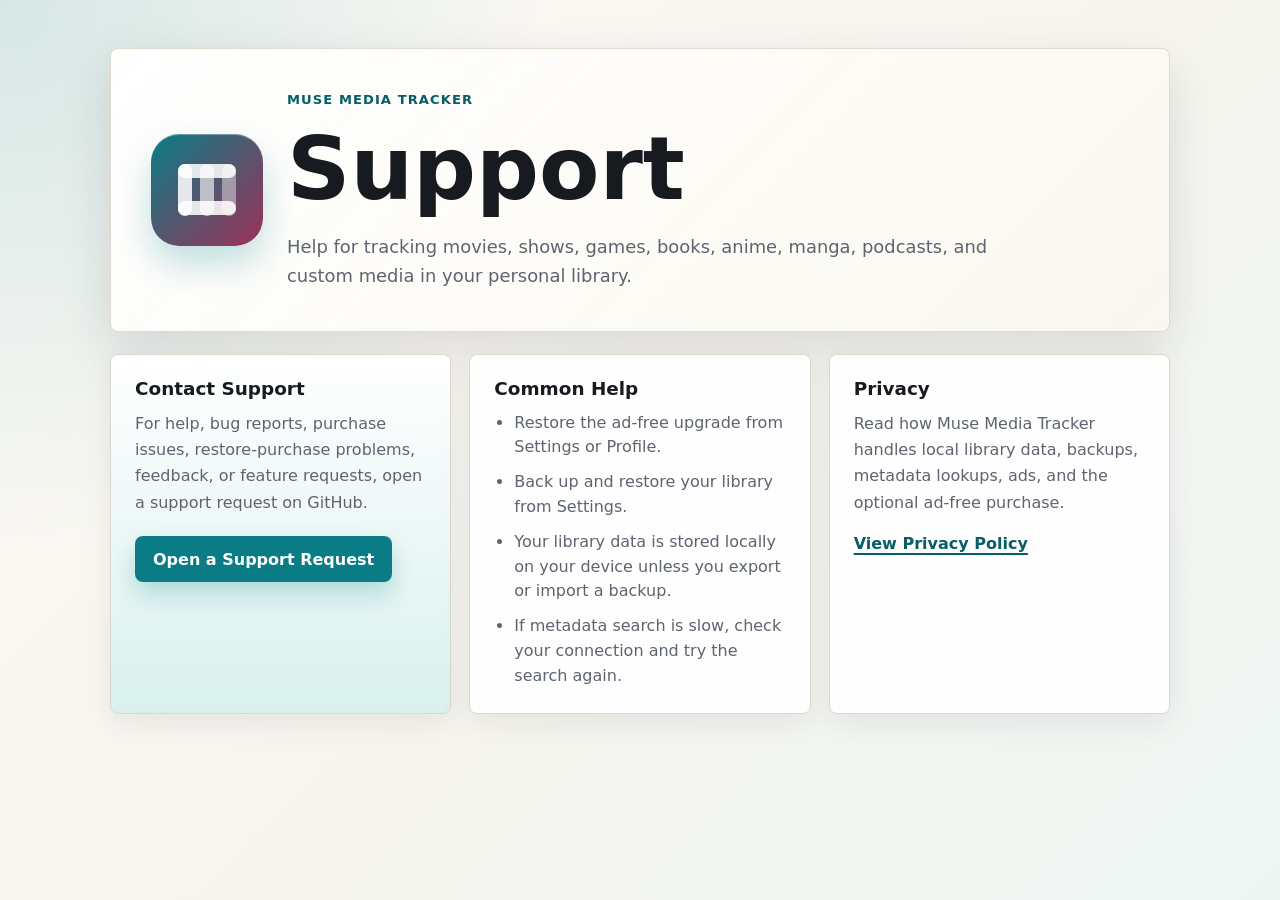
==== index.html @ afbc2994 "index" ====
<!doctype html>
<html lang="en">
  <head>
    <meta charset="utf-8" />
    <meta name="viewport" content="width=device-width, initial-scale=1" />
    <meta
      name="description"
      content="Support page for Muse Media Tracker, including contact options, common help, and privacy policy link."
    />
    <title>Muse Media Tracker Support</title>
    <link rel="stylesheet" href="styles.css" />
  </head>
  <body>
    <main class="page-shell">
      <section class="hero" aria-labelledby="page-title">
        <div class="app-mark" aria-hidden="true">
          <span></span>
          <span></span>
          <span></span>
        </div>
        <div class="hero-copy">
          <p class="eyebrow">Muse Media Tracker</p>
          <h1 id="page-title">Support</h1>
          <p>
            Help for tracking movies, shows, games, books, anime, manga, podcasts,
            and custom media in your personal library.
          </p>
        </div>
      </section>

      <section class="support-grid" aria-label="Support options">
        <article class="panel primary-panel">
          <h2>Contact Support</h2>
          <p>
            For help, bug reports, purchase issues, restore-purchase problems,
            feedback, or feature requests, open a support request on GitHub.
          </p>
          <a
            class="button"
            href="https://github.com/jasonmuse/muse-media-tracker-support/issues"
            rel="noopener"
          >
            Open a Support Request
          </a>
        </article>

        <article class="panel">
          <h2>Common Help</h2>
          <ul class="help-list">
            <li>Restore the ad-free upgrade from Settings or Profile.</li>
            <li>Back up and restore your library from Settings.</li>
            <li>
              Your library data is stored locally on your device unless you
              export or import a backup.
            </li>
            <li>
              If metadata search is slow, check your connection and try the
              search again.
            </li>
          </ul>
        </article>

        <article class="panel">
          <h2>Privacy</h2>
          <p>
            Read how Muse Media Tracker handles local library data, backups,
            metadata lookups, ads, and the optional ad-free purchase.
          </p>
          <a class="text-link" href="privacy.html">View Privacy Policy</a>
        </article>
      </section>
    </main>
  </body>
</html>
---- styles.css ----
:root {
  color-scheme: light;
  --bg: #f7f5ef;
  --ink: #171a1f;
  --muted: #5d6470;
  --panel: #ffffff;
  --line: #ddd7cb;
  --accent: #0a7c86;
  --accent-strong: #075e66;
  --accent-soft: #d9f1ee;
  --berry: #9d3158;
  --gold: #d89428;
  --shadow: 0 18px 50px rgba(24, 31, 37, 0.13);
  font-family:
    Inter, ui-sans-serif, system-ui, -apple-system, BlinkMacSystemFont,
    "Segoe UI", sans-serif;
}

* {
  box-sizing: border-box;
}

html {
  min-height: 100%;
}

body {
  min-height: 100%;
  margin: 0;
  background:
    radial-gradient(circle at top left, rgba(10, 124, 134, 0.15), transparent 34rem),
    linear-gradient(135deg, #fbfaf6 0%, var(--bg) 52%, #eef6f4 100%);
  color: var(--ink);
}

a {
  color: inherit;
}

.page-shell {
  width: min(1060px, calc(100% - 32px));
  margin: 0 auto;
  padding: 48px 0;
}

.hero {
  display: grid;
  grid-template-columns: auto minmax(0, 1fr);
  gap: 24px;
  align-items: center;
  min-height: 260px;
  padding: 40px;
  border: 1px solid rgba(221, 215, 203, 0.9);
  border-radius: 8px;
  background:
    linear-gradient(135deg, rgba(255, 255, 255, 0.96), rgba(250, 247, 239, 0.9)),
    repeating-linear-gradient(
      90deg,
      rgba(10, 124, 134, 0.07) 0,
      rgba(10, 124, 134, 0.07) 1px,
      transparent 1px,
      transparent 18px
    );
  box-shadow: var(--shadow);
}

.compact-hero {
  min-height: 190px;
}

.app-mark {
  position: relative;
  width: 112px;
  height: 112px;
  border-radius: 28px;
  background: linear-gradient(135deg, var(--accent), var(--berry));
  box-shadow: inset 0 1px 0 rgba(255, 255, 255, 0.35), 0 18px 34px rgba(10, 124, 134, 0.24);
  overflow: hidden;
}

.app-mark::before,
.app-mark::after,
.app-mark span {
  content: "";
  position: absolute;
  border-radius: 999px;
  background: rgba(255, 255, 255, 0.86);
}

.app-mark::before {
  width: 58px;
  height: 14px;
  top: 30px;
  left: 27px;
}

.app-mark::after {
  width: 58px;
  height: 14px;
  top: 67px;
  left: 27px;
}

.app-mark span:nth-child(1) {
  width: 14px;
  height: 52px;
  top: 30px;
  left: 27px;
}

.app-mark span:nth-child(2) {
  width: 14px;
  height: 52px;
  top: 30px;
  left: 49px;
  background: rgba(255, 255, 255, 0.62);
}

.app-mark span:nth-child(3) {
  width: 14px;
  height: 52px;
  top: 30px;
  left: 71px;
  background: rgba(255, 255, 255, 0.42);
}

.hero-copy {
  max-width: 720px;
}

.eyebrow {
  margin: 0 0 10px;
  color: var(--accent-strong);
  font-size: 0.82rem;
  font-weight: 800;
  letter-spacing: 0.08em;
  text-transform: uppercase;
}

h1,
h2 {
  line-height: 1.08;
}

h1 {
  margin: 0;
  font-size: clamp(2.5rem, 7vw, 5.5rem);
  font-weight: 850;
  letter-spacing: 0;
}

h2 {
  margin: 0 0 12px;
  font-size: 1.15rem;
}

p {
  margin: 0;
  color: var(--muted);
  line-height: 1.65;
}

.hero p:last-child {
  margin-top: 16px;
  font-size: 1.12rem;
}

.support-grid {
  display: grid;
  grid-template-columns: repeat(3, minmax(0, 1fr));
  gap: 18px;
  margin-top: 22px;
}

.panel,
.policy-card {
  border: 1px solid var(--line);
  border-radius: 8px;
  background: rgba(255, 255, 255, 0.92);
  box-shadow: 0 10px 30px rgba(24, 31, 37, 0.08);
}

.panel {
  min-height: 238px;
  padding: 24px;
}

.primary-panel {
  background: linear-gradient(180deg, #ffffff, var(--accent-soft));
}

.help-list {
  display: grid;
  gap: 10px;
  margin: 0;
  padding-left: 20px;
  color: var(--muted);
  line-height: 1.55;
}

.button,
.text-link {
  font-weight: 800;
  text-decoration-thickness: 2px;
  text-underline-offset: 4px;
}

.button {
  display: inline-flex;
  align-items: center;
  justify-content: center;
  min-height: 46px;
  margin-top: 20px;
  padding: 12px 18px;
  border-radius: 8px;
  background: var(--accent);
  color: #ffffff;
  text-decoration: none;
  box-shadow: 0 12px 24px rgba(10, 124, 134, 0.24);
}

.button:hover,
.button:focus-visible {
  background: var(--accent-strong);
}

.text-link {
  display: inline-block;
  margin-top: 18px;
  color: var(--accent-strong);
}

.top-nav {
  margin-bottom: 18px;
}

.policy-shell {
  max-width: 900px;
}

.policy-card {
  margin-top: 22px;
  padding: 34px;
}

.policy-card h2:not(:first-child) {
  margin-top: 30px;
}

.policy-card p + p {
  margin-top: 14px;
}

@media (max-width: 800px) {
  .page-shell {
    width: min(100% - 24px, 680px);
    padding: 24px 0;
  }

  .hero {
    grid-template-columns: 1fr;
    min-height: 0;
    padding: 26px;
  }

  .app-mark {
    width: 86px;
    height: 86px;
    border-radius: 22px;
  }

  .app-mark::before {
    width: 44px;
    height: 11px;
    top: 23px;
    left: 21px;
  }

  .app-mark::after {
    width: 44px;
    height: 11px;
    top: 51px;
    left: 21px;
  }

  .app-mark span:nth-child(1),
  .app-mark span:nth-child(2),
  .app-mark span:nth-child(3) {
    width: 11px;
    height: 40px;
    top: 23px;
  }

  .app-mark span:nth-child(1) {
    left: 21px;
  }

  .app-mark span:nth-child(2) {
    left: 38px;
  }

  .app-mark span:nth-child(3) {
    left: 55px;
  }

  h1 {
    font-size: clamp(2.35rem, 14vw, 4rem);
  }

  .support-grid {
    grid-template-columns: 1fr;
  }

  .panel {
    min-height: 0;
  }

  .policy-card {
    padding: 24px;
  }
}
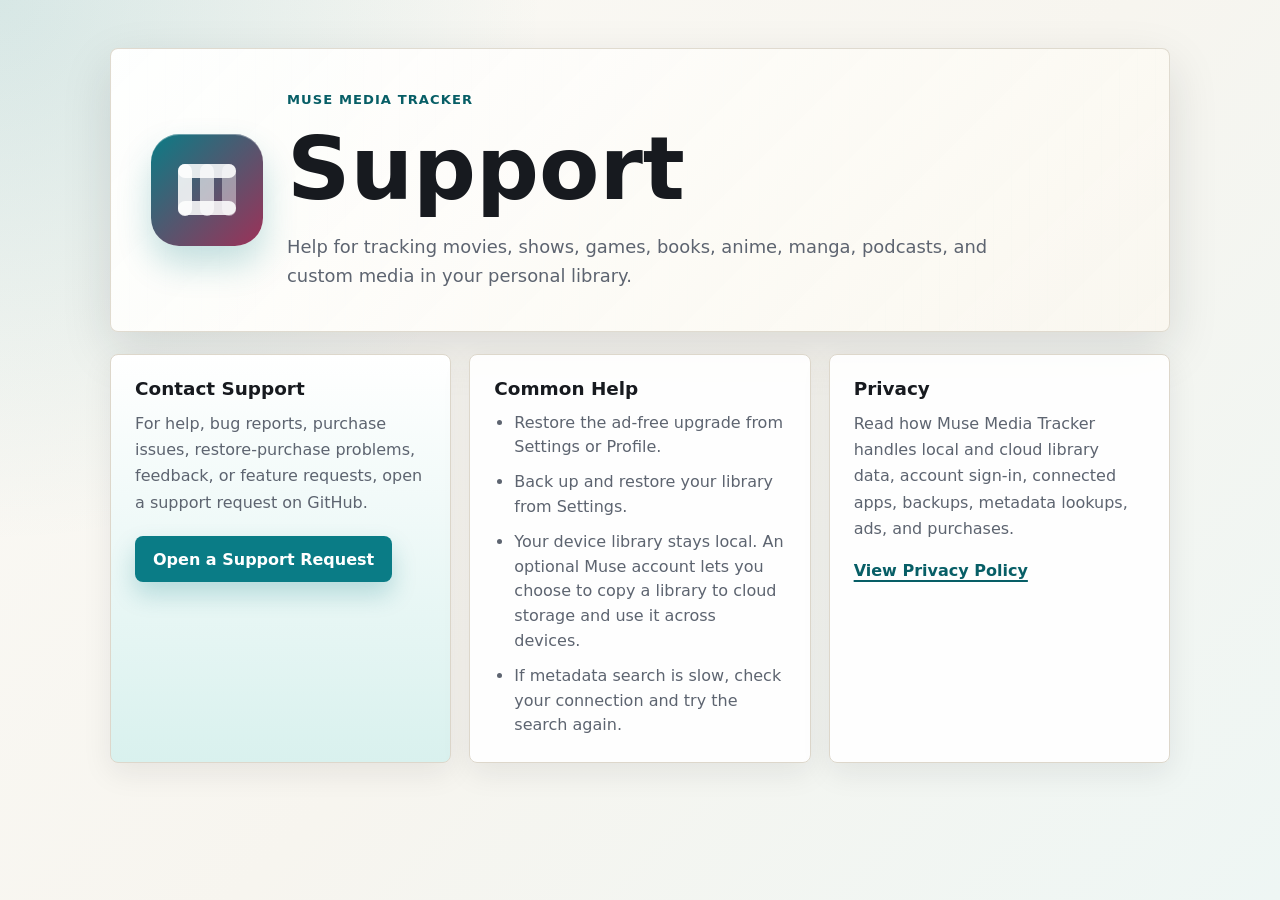
==== commit d9266922: "Explain optional Muse accounts and cloud data" ====
--- a/index.html
+++ b/index.html
@@ -50,8 +50,8 @@
             <li>Restore the ad-free upgrade from Settings or Profile.</li>
             <li>Back up and restore your library from Settings.</li>
             <li>
-              Your library data is stored locally on your device unless you
-              export or import a backup.
+              Your device library stays local. An optional Muse account lets you
+              choose to copy a library to cloud storage and use it across devices.
             </li>
             <li>
               If metadata search is slow, check your connection and try the
@@ -63,8 +63,9 @@
         <article class="panel">
           <h2>Privacy</h2>
           <p>
-            Read how Muse Media Tracker handles local library data, backups,
-            metadata lookups, ads, and the optional ad-free purchase.
+            Read how Muse Media Tracker handles local and cloud library data,
+            account sign-in, connected apps, backups, metadata lookups, ads,
+            and purchases.
           </p>
           <a class="text-link" href="privacy.html">View Privacy Policy</a>
         </article>
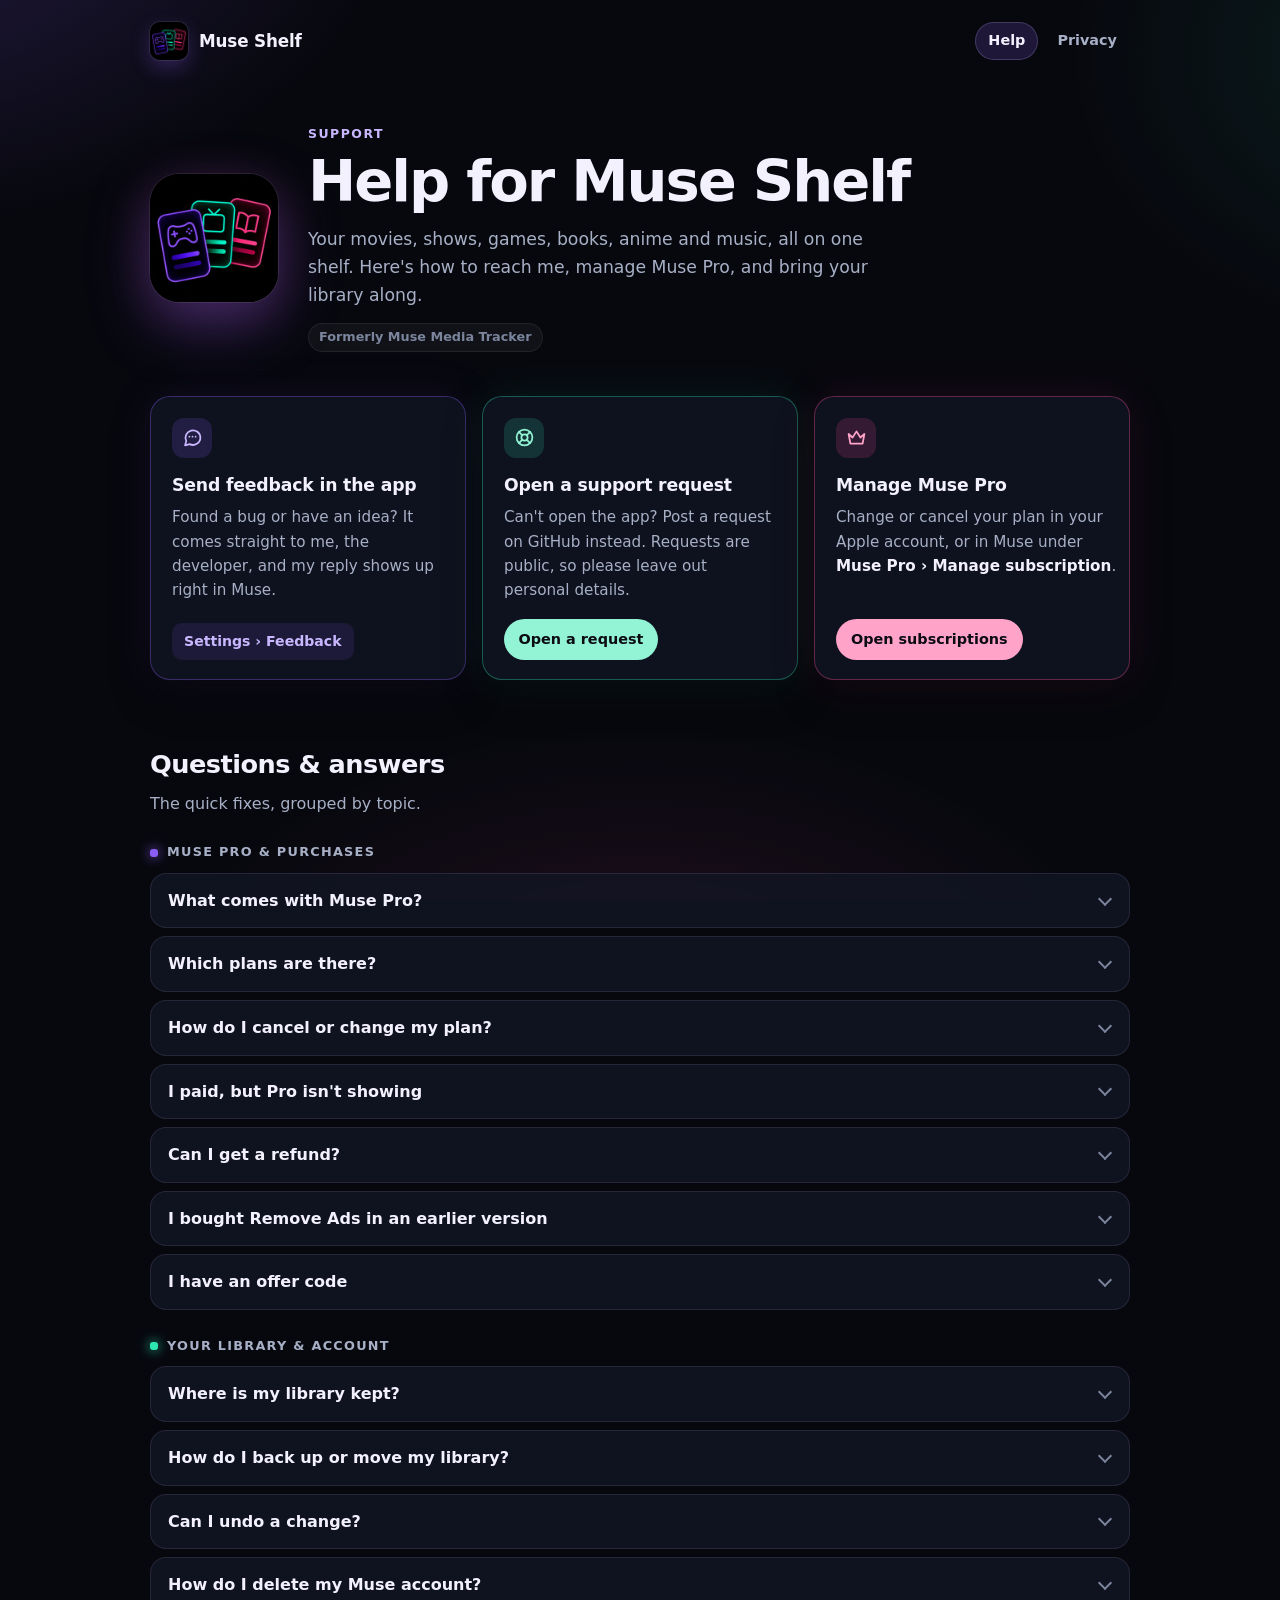
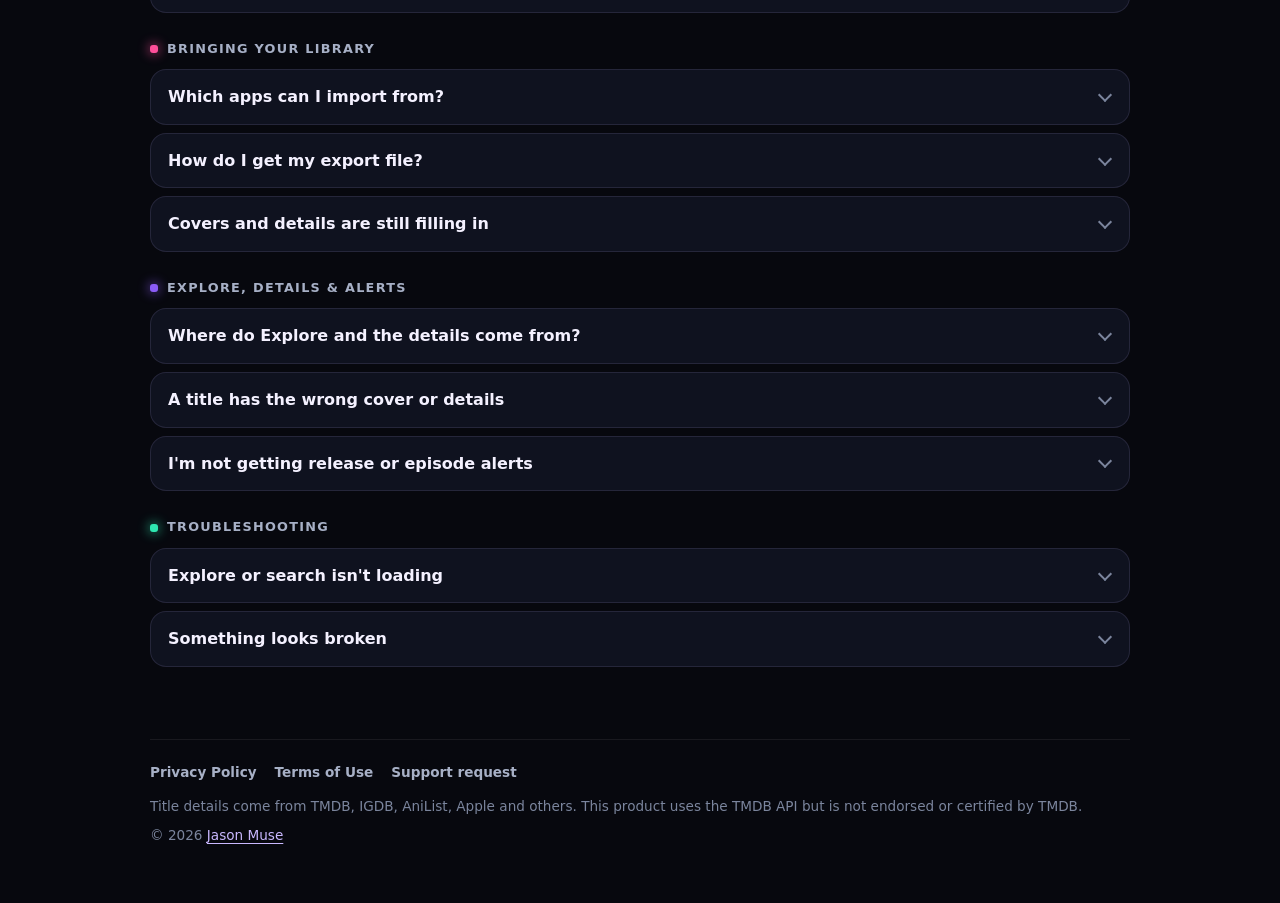
==== commit da133df9: "Restyle support as Muse Shelf and update the privacy policy The pages now use the app icon and its n" ====
--- a/index.html
+++ b/index.html
@@ -2,74 +2,324 @@
 <html lang="en">
   <head>
     <meta charset="utf-8" />
-    <meta name="viewport" content="width=device-width, initial-scale=1" />
+    <meta name="viewport" content="width=device-width, initial-scale=1, viewport-fit=cover" />
+    <title>Muse Shelf Support</title>
     <meta
       name="description"
-      content="Support page for Muse Media Tracker, including contact options, common help, and privacy policy link."
+      content="Help for Muse Shelf (formerly Muse Media Tracker): contact the developer, manage Muse Pro, restore purchases, import from Letterboxd, Goodreads and more, and keep your library safe."
     />
-    <title>Muse Media Tracker Support</title>
+    <meta name="author" content="Jason Muse" />
+    <meta name="theme-color" content="#07080e" />
+    <link rel="canonical" href="https://jasonmuse.github.io/muse-media-tracker-support/" />
+    <link rel="icon" href="images/favicon.png" />
+    <link rel="apple-touch-icon" href="images/apple-touch-icon.png" />
     <link rel="stylesheet" href="styles.css" />
   </head>
   <body>
-    <main class="page-shell">
-      <section class="hero" aria-labelledby="page-title">
-        <div class="app-mark" aria-hidden="true">
-          <span></span>
-          <span></span>
-          <span></span>
+    <div class="shell">
+      <header class="site-header">
+        <a class="brand" href="./">
+          <img src="images/muse-shelf-icon.jpg" alt="" width="38" height="38" />
+          <span>Muse Shelf</span>
+        </a>
+        <nav class="nav" aria-label="Muse Shelf pages">
+          <a href="./" aria-current="page">Help</a>
+          <a href="privacy.html">Privacy</a>
+        </nav>
+      </header>
+
+      <main>
+        <section class="hero" aria-labelledby="page-title">
+          <img class="hero-icon" src="images/muse-shelf-icon.jpg" alt="Muse Shelf app icon" width="128" height="128" />
+          <div>
+            <p class="eyebrow">Support</p>
+            <h1 id="page-title">Help for Muse Shelf</h1>
+            <p class="lede">
+              Your movies, shows, games, books, anime and music, all on one shelf. Here's how to
+              reach me, manage Muse Pro, and bring your library along.
+            </p>
+            <span class="formerly">Formerly Muse Media Tracker</span>
+          </div>
+        </section>
+
+        <section class="paths" aria-label="Ways to get help">
+          <article class="path">
+            <div class="path-icon" aria-hidden="true">
+              <svg viewBox="0 0 24 24" fill="none" stroke="currentColor" stroke-width="2" stroke-linecap="round" stroke-linejoin="round"><path d="M21 12a8.5 8.5 0 0 1-12.3 7.6L3.5 21l1.4-4.9A8.5 8.5 0 1 1 21 12Z" /><path d="M8.5 11h.01M12 11h.01M15.5 11h.01" /></svg>
+            </div>
+            <h2>Send feedback in the app</h2>
+            <p>
+              Found a bug or have an idea? It comes straight to me, the developer, and my reply
+              shows up right in Muse.
+            </p>
+            <div class="action"><span class="path-hint">Settings &rsaquo; Feedback</span></div>
+          </article>
+
+          <article class="path mint">
+            <div class="path-icon" aria-hidden="true">
+              <svg viewBox="0 0 24 24" fill="none" stroke="currentColor" stroke-width="2" stroke-linecap="round" stroke-linejoin="round"><circle cx="12" cy="12" r="9" /><circle cx="12" cy="12" r="3.6" /><path d="m5.7 5.7 3.8 3.8M14.5 14.5l3.8 3.8M18.3 5.7l-3.8 3.8M9.5 14.5l-3.8 3.8" /></svg>
+            </div>
+            <h2>Open a support request</h2>
+            <p>
+              Can't open the app? Post a request on GitHub instead. Requests are public, so please
+              leave out personal details.
+            </p>
+            <div class="action">
+              <a class="button" href="https://github.com/jasonmuse/muse-media-tracker-support/issues/new/choose" target="_blank" rel="noopener noreferrer">Open a request</a>
+            </div>
+          </article>
+
+          <article class="path pink">
+            <div class="path-icon" aria-hidden="true">
+              <svg viewBox="0 0 24 24" fill="none" stroke="currentColor" stroke-width="2" stroke-linecap="round" stroke-linejoin="round"><path d="m3 8 4.5 4L12 5l4.5 7L21 8l-2 11H5L3 8Z" /></svg>
+            </div>
+            <h2>Manage Muse Pro</h2>
+            <p>
+              Change or cancel your plan in your Apple account, or in Muse under
+              <span class="path-text">Muse Pro &rsaquo; Manage subscription</span>.
+            </p>
+            <div class="action">
+              <a class="button" href="https://apps.apple.com/account/subscriptions" target="_blank" rel="noopener noreferrer">Open subscriptions</a>
+            </div>
+          </article>
+        </section>
+
+        <h2 class="section-title" id="faq">Questions &amp; answers</h2>
+        <p class="section-lede">The quick fixes, grouped by topic.</p>
+
+        <section class="group" aria-labelledby="faq-pro">
+          <h3 class="group-title" id="faq-pro">Muse Pro &amp; purchases</h3>
+          <details>
+            <summary>What comes with Muse Pro?</summary>
+            <div class="answer">
+              <p>
+                Muse Pro syncs your library across your devices with your Muse account, connects
+                your AI apps to your shelf, and lets you make Home yours with backgrounds,
+                templates and title styles. It adds version history so you can undo changes, and
+                turns off ads. Pro comes with your Muse account, so it works in every Muse app.
+              </p>
+            </div>
+          </details>
+          <details>
+            <summary>Which plans are there?</summary>
+            <div class="answer">
+              <p>
+                Monthly, yearly, or a one-time lifetime purchase. The yearly plan starts with a
+                free week if you haven't had a Muse Pro trial before. You'll see the price in your
+                currency before you confirm, and you pay through your Apple account.
+              </p>
+            </div>
+          </details>
+          <details>
+            <summary>How do I cancel or change my plan?</summary>
+            <div class="answer">
+              <p>
+                On iPhone, open <span class="path-text">Settings &rsaquo; your name &rsaquo; Subscriptions</span>
+                and choose Muse Shelf, or in Muse open
+                <span class="path-text">Muse Pro &rsaquo; Manage subscription</span>.
+              </p>
+              <p>
+                Cancel at least 24 hours before the renewal date to avoid the next charge. You keep
+                Pro until the end of the period you paid for. Deleting the app or your Muse account
+                doesn't cancel a subscription.
+              </p>
+            </div>
+          </details>
+          <details>
+            <summary>I paid, but Pro isn't showing</summary>
+            <div class="answer">
+              <p>
+                Sign in to the same Muse account you bought Pro with, then tap
+                <span class="path-text">Settings &rsaquo; Restore purchases</span>. Check that the
+                App Store is signed in with the Apple Account you paid with. Still stuck? Send
+                feedback from the app and I'll sort it out.
+              </p>
+            </div>
+          </details>
+          <details>
+            <summary>Can I get a refund?</summary>
+            <div class="answer">
+              <p>
+                Apple handles payments and refunds for App Store purchases. You can ask for one at
+                <a href="https://reportaproblem.apple.com" target="_blank" rel="noopener noreferrer">reportaproblem.apple.com</a>.
+              </p>
+            </div>
+          </details>
+          <details>
+            <summary>I bought Remove Ads in an earlier version</summary>
+            <div class="answer">
+              <p>
+                It still counts. <span class="path-text">Settings &rsaquo; Restore purchases</span>
+                brings it back and keeps ads off. Muse Pro is a separate upgrade with its own
+                features.
+              </p>
+            </div>
+          </details>
+          <details>
+            <summary>I have an offer code</summary>
+            <div class="answer">
+              <p>
+                Sign in to your Muse account first so Pro stays with it, then open
+                <span class="path-text">Muse Pro &rsaquo; Redeem a code</span>.
+              </p>
+            </div>
+          </details>
+        </section>
+
+        <section class="group mint" aria-labelledby="faq-library">
+          <h3 class="group-title" id="faq-library">Your library &amp; account</h3>
+          <details>
+            <summary>Where is my library kept?</summary>
+            <div class="answer">
+              <p>
+                On your device. A Muse account is optional: sign in with Apple, Google or an email
+                code to keep your shelf in the cloud and sync it across devices with Muse Pro.
+                Signing in never uploads your library unless you choose to.
+              </p>
+            </div>
+          </details>
+          <details>
+            <summary>How do I back up or move my library?</summary>
+            <div class="answer">
+              <p>
+                <span class="path-text">Settings &rsaquo; Export backup</span> saves a file you can
+                keep anywhere. To bring it back, open
+                <span class="path-text">Settings &rsaquo; Import a list</span> and choose the file.
+                Muse adds it to your library.
+              </p>
+            </div>
+          </details>
+          <details>
+            <summary>Can I undo a change?</summary>
+            <div class="answer">
+              <p>
+                With Muse Pro, <span class="path-text">Settings &rsaquo; Version history &amp; undo</span>
+                shows recent changes to your cloud library and lets you go back.
+              </p>
+            </div>
+          </details>
+          <details>
+            <summary>How do I delete my Muse account?</summary>
+            <div class="answer">
+              <p>
+                Open <span class="path-text">Settings &rsaquo; Muse account &rsaquo; Delete account</span>.
+                It permanently deletes your account and what's stored with it: your cloud library
+                and covers, version history, AI connections and feedback. The library on your
+                device stays. If you subscribe to Muse Pro, cancel it in your Apple account too.
+              </p>
+            </div>
+          </details>
+        </section>
+
+        <section class="group pink" aria-labelledby="faq-import">
+          <h3 class="group-title" id="faq-import">Bringing your library</h3>
+          <details>
+            <summary>Which apps can I import from?</summary>
+            <div class="answer">
+              <p>
+                Letterboxd, Goodreads, TV Time, IMDb and StoryGraph, from their export files, plus
+                Serializd and Backloggd, by copying your list. Choose
+                <span class="path-text">Settings &rsaquo; Import a list</span>, or pick your app
+                while you set up Muse.
+              </p>
+            </div>
+          </details>
+          <details>
+            <summary>How do I get my export file?</summary>
+            <div class="answer">
+              <ul>
+                <li><strong>Letterboxd:</strong> on letterboxd.com, open Settings &rsaquo; Data &rsaquo; Export your data, then choose the .zip in Muse.</li>
+                <li><strong>Goodreads:</strong> open My Books &rsaquo; Import and export &rsaquo; Export library, then choose the .csv.</li>
+                <li><strong>TV Time:</strong> ask TV Time for a copy of your data, then choose the gdpr-data.zip it sends.</li>
+                <li><strong>IMDb:</strong> open Your ratings or Your watchlist, tap &#8943; &rsaquo; Export, then choose the .csv from Your exports.</li>
+                <li><strong>StoryGraph:</strong> open Manage account &rsaquo; Export StoryGraph library, then choose the .csv.</li>
+                <li><strong>Serializd and Backloggd:</strong> they don't have export files yet. Open your list on their website, select it all, copy it, and paste it into Muse.</li>
+              </ul>
+            </div>
+          </details>
+          <details>
+            <summary>Covers and details are still filling in</summary>
+            <div class="answer">
+              <p>
+                After a big import, Muse looks up artwork and details in the background, a few
+                titles at a time. Everything you imported is already saved; give it a little while
+                with the app open.
+              </p>
+            </div>
+          </details>
+        </section>
+
+        <section class="group" aria-labelledby="faq-explore">
+          <h3 class="group-title" id="faq-explore">Explore, details &amp; alerts</h3>
+          <details>
+            <summary>Where do Explore and the details come from?</summary>
+            <div class="answer">
+              <p>
+                Movies and TV come from TMDB, games from IGDB, anime and manga from TMDB and
+                AniList, and music, books and podcasts from Apple. A small badge on each list and
+                title shows its source.
+              </p>
+            </div>
+          </details>
+          <details>
+            <summary>A title has the wrong cover or details</summary>
+            <div class="answer">
+              <p>
+                Open the title and tap its cover to change it, or the pencil to edit the details.
+                <span class="path-text">Settings &rsaquo; Refresh missing metadata</span> fills in
+                anything that's missing across your library.
+              </p>
+            </div>
+          </details>
+          <details>
+            <summary>I'm not getting release or episode alerts</summary>
+            <div class="answer">
+              <p>
+                Check <span class="path-text">Settings &rsaquo; Release alerts</span>, and turn on
+                New episodes and Season premieres for shows you're watching. Then make sure
+                notifications are allowed in
+                <span class="path-text">iPhone Settings &rsaquo; Notifications &rsaquo; Muse Shelf</span>.
+              </p>
+            </div>
+          </details>
+        </section>
+
+        <section class="group mint" aria-labelledby="faq-trouble">
+          <h3 class="group-title" id="faq-trouble">Troubleshooting</h3>
+          <details>
+            <summary>Explore or search isn't loading</summary>
+            <div class="answer">
+              <p>
+                Check your connection, then pull down on Explore to refresh. If it keeps happening,
+                send feedback and mention which category you were browsing.
+              </p>
+            </div>
+          </details>
+          <details>
+            <summary>Something looks broken</summary>
+            <div class="answer">
+              <p>
+                Update Muse Shelf from the App Store, then close and reopen it. Still wrong? Send
+                feedback from <span class="path-text">Settings &rsaquo; Feedback</span>. It helps to
+                mention your device, your iOS version, and what you were doing right before.
+              </p>
+            </div>
+          </details>
+        </section>
+      </main>
+
+      <footer class="site-footer">
+        <div class="footer-links">
+          <a href="privacy.html">Privacy Policy</a>
+          <a href="https://www.apple.com/legal/internet-services/itunes/dev/stdeula/" target="_blank" rel="noopener noreferrer">Terms of Use</a>
+          <a href="https://github.com/jasonmuse/muse-media-tracker-support/issues/new/choose" target="_blank" rel="noopener noreferrer">Support request</a>
         </div>
-        <div class="hero-copy">
-          <p class="eyebrow">Muse Media Tracker</p>
-          <h1 id="page-title">Support</h1>
-          <p>
-            Help for tracking movies, shows, games, books, anime, manga, podcasts,
-            and custom media in your personal library.
-          </p>
-        </div>
-      </section>
-
-      <section class="support-grid" aria-label="Support options">
-        <article class="panel primary-panel">
-          <h2>Contact Support</h2>
-          <p>
-            For help, bug reports, purchase issues, restore-purchase problems,
-            feedback, or feature requests, open a support request on GitHub.
-          </p>
-          <a
-            class="button"
-            href="https://github.com/jasonmuse/muse-media-tracker-support/issues"
-            rel="noopener"
-          >
-            Open a Support Request
-          </a>
-        </article>
-
-        <article class="panel">
-          <h2>Common Help</h2>
-          <ul class="help-list">
-            <li>Restore the ad-free upgrade from Settings or Profile.</li>
-            <li>Back up and restore your library from Settings.</li>
-            <li>
-              Your device library stays local. An optional Muse account lets you
-              choose to copy a library to cloud storage and use it across devices.
-            </li>
-            <li>
-              If metadata search is slow, check your connection and try the
-              search again.
-            </li>
-          </ul>
-        </article>
-
-        <article class="panel">
-          <h2>Privacy</h2>
-          <p>
-            Read how Muse Media Tracker handles local and cloud library data,
-            account sign-in, connected apps, backups, metadata lookups, ads,
-            and purchases.
-          </p>
-          <a class="text-link" href="privacy.html">View Privacy Policy</a>
-        </article>
-      </section>
-    </main>
+        <p>
+          Title details come from TMDB, IGDB, AniList, Apple and others. This product uses the
+          TMDB API but is not endorsed or certified by TMDB.
+        </p>
+        <p>&copy; 2026 <a href="https://jasonmuse.github.io/" target="_blank" rel="noopener noreferrer">Jason Muse</a></p>
+      </footer>
+    </div>
   </body>
 </html>
--- a/styles.css
+++ b/styles.css
@@ -1,19 +1,22 @@
+/* Muse Shelf support: the app icon's three neon cards (violet, mint, pink) on near-black. */
 :root {
-  color-scheme: light;
-  --bg: #f7f5ef;
-  --ink: #171a1f;
-  --muted: #5d6470;
-  --panel: #ffffff;
-  --line: #ddd7cb;
-  --accent: #0a7c86;
-  --accent-strong: #075e66;
-  --accent-soft: #d9f1ee;
-  --berry: #9d3158;
-  --gold: #d89428;
-  --shadow: 0 18px 50px rgba(24, 31, 37, 0.13);
+  color-scheme: dark;
+  --bg: #07080e;
+  --card: rgba(18, 22, 37, 0.74);
+  --card-edge: rgba(196, 181, 253, 0.12);
+  --ink: #f4f1ff;
+  --muted: #a7b0c6;
+  --soft: #7b859d;
+  --violet: #8b5cf6;
+  --violet-ink: #c9b8ff;
+  --mint: #2ee6b0;
+  --mint-ink: #93f3d5;
+  --pink: #ff4f9a;
+  --pink-ink: #ffa3c9;
+  --radius: 20px;
   font-family:
-    Inter, ui-sans-serif, system-ui, -apple-system, BlinkMacSystemFont,
-    "Segoe UI", sans-serif;
+    -apple-system, BlinkMacSystemFont, "SF Pro Text", "Segoe UI", Inter,
+    system-ui, sans-serif;
 }
 
 * {
@@ -21,301 +24,478 @@
 }
 
 html {
-  min-height: 100%;
+  -webkit-text-size-adjust: 100%;
 }
 
 body {
-  min-height: 100%;
   margin: 0;
+  min-height: 100vh;
   background:
-    radial-gradient(circle at top left, rgba(10, 124, 134, 0.15), transparent 34rem),
-    linear-gradient(135deg, #fbfaf6 0%, var(--bg) 52%, #eef6f4 100%);
-  color: var(--ink);
+    radial-gradient(56rem 36rem at -12% -14%, rgba(139, 92, 246, 0.24), transparent 62%),
+    radial-gradient(38rem 30rem at 112% 6%, rgba(46, 230, 176, 0.1), transparent 60%),
+    radial-gradient(52rem 34rem at 50% 118%, rgba(255, 79, 154, 0.13), transparent 62%),
+    var(--bg);
+  background-attachment: fixed;
+  color: var(--ink);
+  line-height: 1.6;
+  -webkit-font-smoothing: antialiased;
 }
 
 a {
-  color: inherit;
-}
-
-.page-shell {
-  width: min(1060px, calc(100% - 32px));
+  color: var(--violet-ink);
+  text-underline-offset: 3px;
+}
+
+a:hover {
+  color: #fff;
+}
+
+:focus-visible {
+  outline: 2px solid var(--violet-ink);
+  outline-offset: 3px;
+  border-radius: 8px;
+}
+
+.shell {
+  width: min(980px, calc(100% - 32px));
   margin: 0 auto;
-  padding: 48px 0;
-}
-
+  padding: 22px 0 56px;
+}
+
+/* Header */
+.site-header {
+  display: flex;
+  align-items: center;
+  justify-content: space-between;
+  gap: 16px;
+}
+
+.brand {
+  display: inline-flex;
+  align-items: center;
+  gap: 11px;
+  color: var(--ink);
+  font-weight: 800;
+  font-size: 1.05rem;
+  letter-spacing: -0.01em;
+  text-decoration: none;
+}
+
+.brand img {
+  width: 38px;
+  height: 38px;
+  border-radius: 10px;
+  box-shadow: 0 0 0 1px rgba(255, 255, 255, 0.08), 0 8px 20px rgba(139, 92, 246, 0.28);
+}
+
+.nav {
+  display: flex;
+  gap: 6px;
+}
+
+.nav a {
+  padding: 7px 13px;
+  border-radius: 999px;
+  color: var(--muted);
+  font-size: 0.9rem;
+  font-weight: 600;
+  text-decoration: none;
+}
+
+.nav a:hover {
+  color: var(--ink);
+  background: rgba(255, 255, 255, 0.06);
+}
+
+.nav a[aria-current="page"] {
+  color: var(--ink);
+  background: rgba(139, 92, 246, 0.18);
+  box-shadow: inset 0 0 0 1px rgba(196, 181, 253, 0.22);
+}
+
+/* Hero */
 .hero {
   display: grid;
   grid-template-columns: auto minmax(0, 1fr);
-  gap: 24px;
   align-items: center;
-  min-height: 260px;
-  padding: 40px;
-  border: 1px solid rgba(221, 215, 203, 0.9);
-  border-radius: 8px;
-  background:
-    linear-gradient(135deg, rgba(255, 255, 255, 0.96), rgba(250, 247, 239, 0.9)),
-    repeating-linear-gradient(
-      90deg,
-      rgba(10, 124, 134, 0.07) 0,
-      rgba(10, 124, 134, 0.07) 1px,
-      transparent 1px,
-      transparent 18px
-    );
-  box-shadow: var(--shadow);
-}
-
-.compact-hero {
-  min-height: 190px;
-}
-
-.app-mark {
-  position: relative;
-  width: 112px;
-  height: 112px;
-  border-radius: 28px;
-  background: linear-gradient(135deg, var(--accent), var(--berry));
-  box-shadow: inset 0 1px 0 rgba(255, 255, 255, 0.35), 0 18px 34px rgba(10, 124, 134, 0.24);
-  overflow: hidden;
-}
-
-.app-mark::before,
-.app-mark::after,
-.app-mark span {
-  content: "";
-  position: absolute;
-  border-radius: 999px;
-  background: rgba(255, 255, 255, 0.86);
-}
-
-.app-mark::before {
-  width: 58px;
-  height: 14px;
-  top: 30px;
-  left: 27px;
-}
-
-.app-mark::after {
-  width: 58px;
-  height: 14px;
-  top: 67px;
-  left: 27px;
-}
-
-.app-mark span:nth-child(1) {
-  width: 14px;
-  height: 52px;
-  top: 30px;
-  left: 27px;
-}
-
-.app-mark span:nth-child(2) {
-  width: 14px;
-  height: 52px;
-  top: 30px;
-  left: 49px;
-  background: rgba(255, 255, 255, 0.62);
-}
-
-.app-mark span:nth-child(3) {
-  width: 14px;
-  height: 52px;
-  top: 30px;
-  left: 71px;
-  background: rgba(255, 255, 255, 0.42);
-}
-
-.hero-copy {
-  max-width: 720px;
+  gap: 30px;
+  margin: 64px 0 44px;
+}
+
+.hero-icon {
+  width: 128px;
+  height: 128px;
+  border-radius: 29px;
+  box-shadow:
+    0 0 0 1px rgba(255, 255, 255, 0.08),
+    0 22px 60px rgba(139, 92, 246, 0.34),
+    0 10px 50px rgba(255, 79, 154, 0.14);
 }
 
 .eyebrow {
-  margin: 0 0 10px;
-  color: var(--accent-strong);
-  font-size: 0.82rem;
+  margin: 0 0 8px;
+  color: var(--violet-ink);
+  font-size: 0.78rem;
   font-weight: 800;
-  letter-spacing: 0.08em;
+  letter-spacing: 0.12em;
   text-transform: uppercase;
-}
-
-h1,
-h2 {
-  line-height: 1.08;
 }
 
 h1 {
   margin: 0;
-  font-size: clamp(2.5rem, 7vw, 5.5rem);
-  font-weight: 850;
-  letter-spacing: 0;
-}
-
-h2 {
-  margin: 0 0 12px;
-  font-size: 1.15rem;
-}
-
-p {
-  margin: 0;
-  color: var(--muted);
-  line-height: 1.65;
-}
-
-.hero p:last-child {
-  margin-top: 16px;
-  font-size: 1.12rem;
-}
-
-.support-grid {
+  font-size: clamp(2.3rem, 6vw, 3.6rem);
+  font-weight: 800;
+  line-height: 1.05;
+  letter-spacing: -0.035em;
+}
+
+.lede {
+  max-width: 600px;
+  margin: 14px 0 0;
+  color: var(--muted);
+  font-size: 1.08rem;
+}
+
+.formerly {
+  display: inline-block;
+  margin-top: 14px;
+  padding: 4px 11px;
+  border-radius: 999px;
+  color: var(--soft);
+  font-size: 0.8rem;
+  font-weight: 600;
+  background: rgba(255, 255, 255, 0.04);
+  box-shadow: inset 0 0 0 1px rgba(255, 255, 255, 0.07);
+}
+
+/* The three ways to get help, one per card color in the icon */
+.paths {
   display: grid;
   grid-template-columns: repeat(3, minmax(0, 1fr));
-  gap: 18px;
-  margin-top: 22px;
-}
-
-.panel,
-.policy-card {
-  border: 1px solid var(--line);
-  border-radius: 8px;
-  background: rgba(255, 255, 255, 0.92);
-  box-shadow: 0 10px 30px rgba(24, 31, 37, 0.08);
-}
-
-.panel {
-  min-height: 238px;
-  padding: 24px;
-}
-
-.primary-panel {
-  background: linear-gradient(180deg, #ffffff, var(--accent-soft));
-}
-
-.help-list {
+  gap: 16px;
+}
+
+.path {
+  --tone: var(--violet);
+  --tone-ink: var(--violet-ink);
+  position: relative;
+  display: flex;
+  flex-direction: column;
+  padding: 22px 22px 20px;
+  border-radius: var(--radius);
+  background: var(--card);
+  box-shadow:
+    inset 0 0 0 1px color-mix(in srgb, var(--tone) 34%, transparent),
+    0 18px 40px rgba(0, 0, 0, 0.32),
+    0 0 46px color-mix(in srgb, var(--tone) 10%, transparent);
+  -webkit-backdrop-filter: blur(14px);
+  backdrop-filter: blur(14px);
+}
+
+.path.mint {
+  --tone: var(--mint);
+  --tone-ink: var(--mint-ink);
+}
+
+.path.pink {
+  --tone: var(--pink);
+  --tone-ink: var(--pink-ink);
+}
+
+.path-icon {
   display: grid;
-  gap: 10px;
+  place-items: center;
+  width: 40px;
+  height: 40px;
+  margin-bottom: 14px;
+  border-radius: 12px;
+  color: var(--tone-ink);
+  background: color-mix(in srgb, var(--tone) 16%, transparent);
+}
+
+.path-icon svg {
+  width: 21px;
+  height: 21px;
+}
+
+.path h2 {
+  margin: 0 0 6px;
+  font-size: 1.08rem;
+  letter-spacing: -0.01em;
+}
+
+.path p {
   margin: 0;
-  padding-left: 20px;
-  color: var(--muted);
-  line-height: 1.55;
-}
-
-.button,
-.text-link {
-  font-weight: 800;
-  text-decoration-thickness: 2px;
-  text-underline-offset: 4px;
+  color: var(--muted);
+  font-size: 0.95rem;
+}
+
+.path .action {
+  margin-top: auto;
+  padding-top: 16px;
 }
 
 .button {
   display: inline-flex;
   align-items: center;
-  justify-content: center;
-  min-height: 46px;
-  margin-top: 20px;
-  padding: 12px 18px;
-  border-radius: 8px;
-  background: var(--accent);
-  color: #ffffff;
+  gap: 6px;
+  padding: 9px 15px;
+  border-radius: 999px;
+  color: #0b0b12;
+  font-size: 0.9rem;
+  font-weight: 700;
   text-decoration: none;
-  box-shadow: 0 12px 24px rgba(10, 124, 134, 0.24);
-}
-
-.button:hover,
-.button:focus-visible {
-  background: var(--accent-strong);
-}
-
-.text-link {
+  background: var(--tone-ink);
+}
+
+.button:hover {
+  color: #0b0b12;
+  filter: brightness(1.08);
+}
+
+.path-hint {
   display: inline-block;
-  margin-top: 18px;
-  color: var(--accent-strong);
-}
-
-.top-nav {
-  margin-bottom: 18px;
-}
-
-.policy-shell {
-  max-width: 900px;
-}
-
-.policy-card {
-  margin-top: 22px;
+  padding: 7px 12px;
+  border-radius: 10px;
+  color: var(--tone-ink);
+  font-size: 0.88rem;
+  font-weight: 700;
+  background: color-mix(in srgb, var(--tone) 12%, transparent);
+}
+
+/* Questions */
+.section-title {
+  margin: 64px 0 6px;
+  font-size: 1.6rem;
+  letter-spacing: -0.02em;
+}
+
+.section-lede {
+  margin: 0 0 22px;
+  color: var(--muted);
+}
+
+.group {
+  margin-top: 26px;
+}
+
+.group-title {
+  display: flex;
+  align-items: center;
+  gap: 9px;
+  margin: 0 0 10px;
+  color: var(--muted);
+  font-size: 0.8rem;
+  font-weight: 800;
+  letter-spacing: 0.1em;
+  text-transform: uppercase;
+}
+
+.group-title::before {
+  content: "";
+  width: 8px;
+  height: 8px;
+  border-radius: 3px;
+  background: var(--dot, var(--violet));
+  box-shadow: 0 0 12px var(--dot, var(--violet));
+}
+
+.group.mint {
+  --dot: var(--mint);
+}
+
+.group.pink {
+  --dot: var(--pink);
+}
+
+details {
+  border-radius: 16px;
+  background: var(--card);
+  box-shadow: inset 0 0 0 1px var(--card-edge);
+}
+
+details + details {
+  margin-top: 8px;
+}
+
+summary {
+  position: relative;
+  padding: 15px 48px 15px 18px;
+  font-weight: 650;
+  cursor: pointer;
+  list-style: none;
+}
+
+summary::-webkit-details-marker {
+  display: none;
+}
+
+summary::after {
+  content: "";
+  position: absolute;
+  top: 50%;
+  right: 20px;
+  width: 8px;
+  height: 8px;
+  border-right: 2px solid var(--soft);
+  border-bottom: 2px solid var(--soft);
+  transform: translateY(-70%) rotate(45deg);
+  transition: transform 0.2s ease;
+}
+
+details[open] summary::after {
+  transform: translateY(-30%) rotate(-135deg);
+}
+
+.answer {
+  padding: 0 18px 16px;
+  color: var(--muted);
+}
+
+.answer p {
+  margin: 0;
+}
+
+.answer p + p,
+.answer ul {
+  margin-top: 10px;
+}
+
+.answer ul {
+  padding-left: 20px;
+}
+
+.answer li + li {
+  margin-top: 6px;
+}
+
+.answer strong {
+  color: var(--ink);
+  font-weight: 650;
+}
+
+.path-text {
+  color: var(--ink);
+  font-weight: 600;
+  white-space: nowrap;
+}
+
+/* Privacy policy */
+.policy {
+  margin-top: 8px;
   padding: 34px;
-}
-
-.policy-card h2:not(:first-child) {
-  margin-top: 30px;
-}
-
-.policy-card p + p {
-  margin-top: 14px;
-}
-
-@media (max-width: 800px) {
-  .page-shell {
-    width: min(100% - 24px, 680px);
-    padding: 24px 0;
+  border-radius: 24px;
+  background: var(--card);
+  box-shadow: inset 0 0 0 1px var(--card-edge), 0 24px 60px rgba(0, 0, 0, 0.3);
+}
+
+.policy h2 {
+  margin: 30px 0 8px;
+  font-size: 1.15rem;
+  letter-spacing: -0.01em;
+}
+
+.policy h2:first-child {
+  margin-top: 0;
+}
+
+.policy p,
+.policy li {
+  color: var(--muted);
+}
+
+.policy p {
+  margin: 0;
+}
+
+.policy p + p,
+.policy ul {
+  margin-top: 10px;
+}
+
+.policy ul {
+  padding-left: 20px;
+}
+
+.updated {
+  margin: 10px 0 0;
+  color: var(--soft);
+  font-size: 0.92rem;
+}
+
+/* Footer */
+.site-footer {
+  margin-top: 72px;
+  padding-top: 22px;
+  border-top: 1px solid rgba(255, 255, 255, 0.07);
+  color: var(--soft);
+  font-size: 0.85rem;
+}
+
+.site-footer p {
+  margin: 0;
+}
+
+.site-footer p + p {
+  margin-top: 8px;
+}
+
+.footer-links {
+  display: flex;
+  flex-wrap: wrap;
+  gap: 6px 18px;
+  margin-bottom: 12px;
+}
+
+.footer-links a {
+  color: var(--muted);
+  font-weight: 600;
+  text-decoration: none;
+}
+
+.footer-links a:hover {
+  color: var(--ink);
+}
+
+@media (max-width: 760px) {
+  .shell {
+    width: calc(100% - 32px);
+    padding-top: 16px;
   }
 
   .hero {
     grid-template-columns: 1fr;
-    min-height: 0;
-    padding: 26px;
-  }
-
-  .app-mark {
-    width: 86px;
-    height: 86px;
-    border-radius: 22px;
-  }
-
-  .app-mark::before {
-    width: 44px;
-    height: 11px;
-    top: 23px;
-    left: 21px;
-  }
-
-  .app-mark::after {
-    width: 44px;
-    height: 11px;
-    top: 51px;
-    left: 21px;
-  }
-
-  .app-mark span:nth-child(1),
-  .app-mark span:nth-child(2),
-  .app-mark span:nth-child(3) {
-    width: 11px;
-    height: 40px;
-    top: 23px;
-  }
-
-  .app-mark span:nth-child(1) {
-    left: 21px;
-  }
-
-  .app-mark span:nth-child(2) {
-    left: 38px;
-  }
-
-  .app-mark span:nth-child(3) {
-    left: 55px;
-  }
-
-  h1 {
-    font-size: clamp(2.35rem, 14vw, 4rem);
-  }
-
-  .support-grid {
+    gap: 20px;
+    margin: 40px 0 32px;
+  }
+
+  .hero-icon {
+    width: 92px;
+    height: 92px;
+    border-radius: 21px;
+  }
+
+  .paths {
     grid-template-columns: 1fr;
   }
 
-  .panel {
-    min-height: 0;
-  }
-
-  .policy-card {
-    padding: 24px;
-  }
-}
+  .section-title {
+    margin-top: 48px;
+  }
+
+  .policy {
+    padding: 22px;
+  }
+}
+
+@media (max-width: 380px) {
+  .brand span {
+    display: none;
+  }
+}
+
+@media (prefers-reduced-motion: reduce) {
+  summary::after {
+    transition: none;
+  }
+}
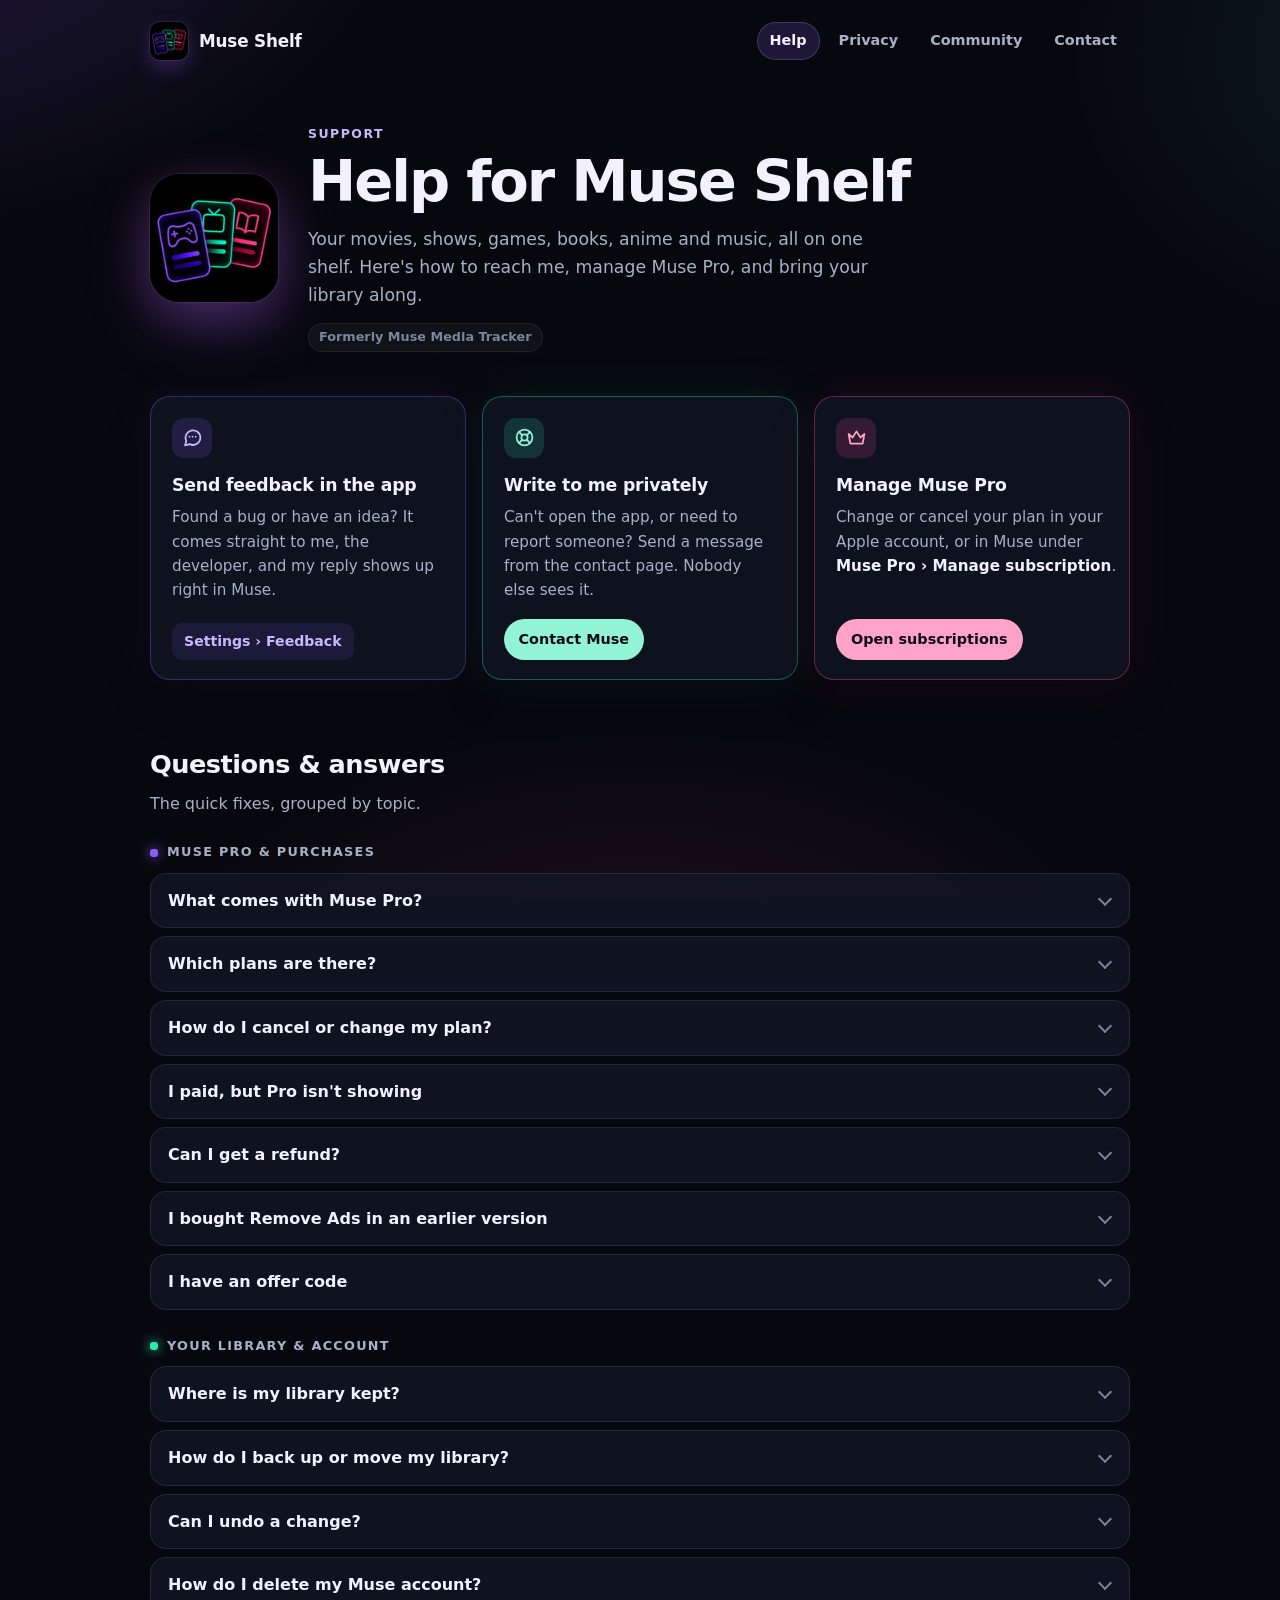
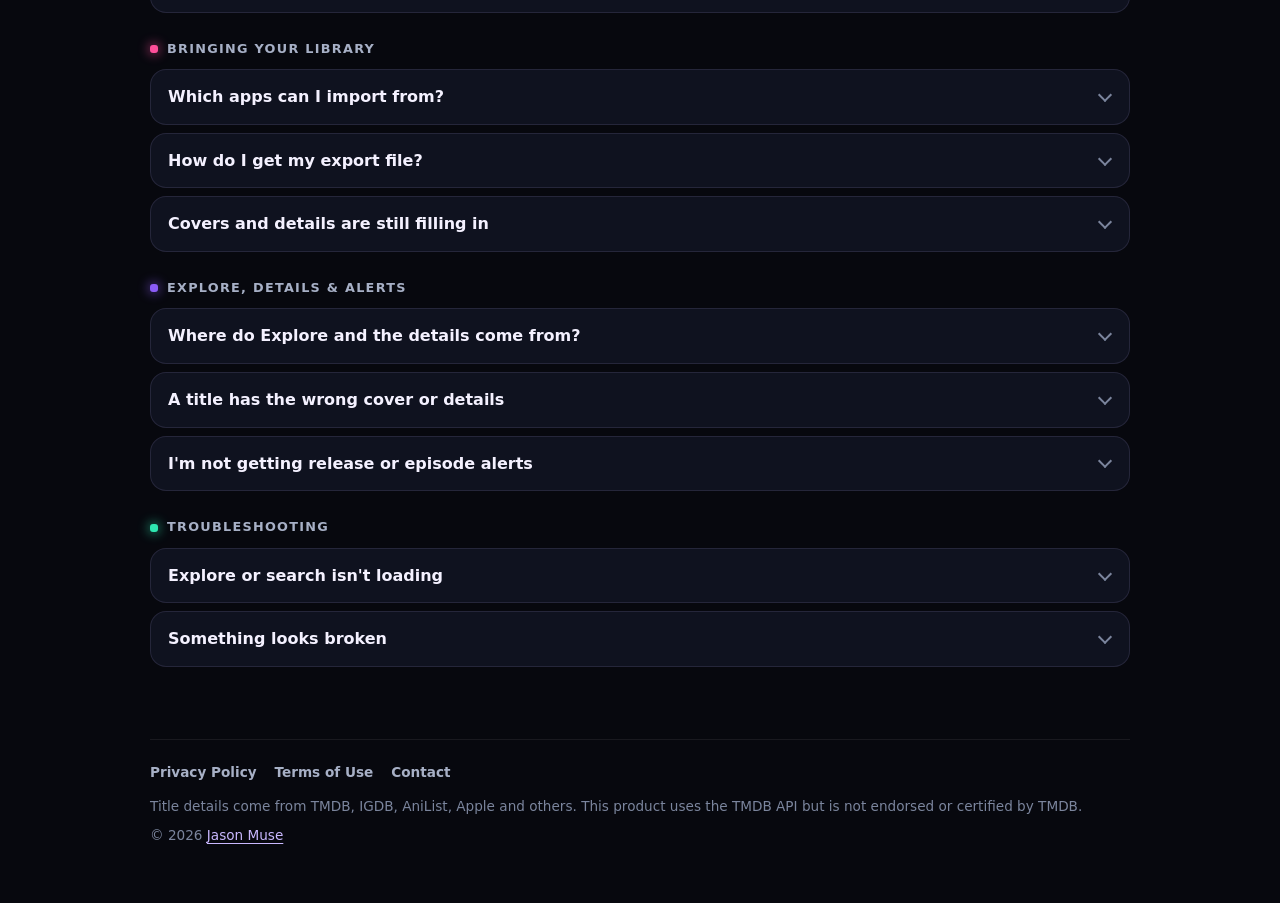
==== commit 6437ca43: "Replace public GitHub support links with a private contact page Co-Authored-By: Claude Opus 5.5 <nor" ====
--- a/index.html
+++ b/index.html
@@ -25,6 +25,8 @@
         <nav class="nav" aria-label="Muse Shelf pages">
           <a href="./" aria-current="page">Help</a>
           <a href="privacy.html">Privacy</a>
+          <a href="community.html">Community</a>
+          <a href="contact.html">Contact</a>
         </nav>
       </header>
 
@@ -59,13 +61,13 @@
             <div class="path-icon" aria-hidden="true">
               <svg viewBox="0 0 24 24" fill="none" stroke="currentColor" stroke-width="2" stroke-linecap="round" stroke-linejoin="round"><circle cx="12" cy="12" r="9" /><circle cx="12" cy="12" r="3.6" /><path d="m5.7 5.7 3.8 3.8M14.5 14.5l3.8 3.8M18.3 5.7l-3.8 3.8M9.5 14.5l-3.8 3.8" /></svg>
             </div>
-            <h2>Open a support request</h2>
+            <h2>Write to me privately</h2>
             <p>
-              Can't open the app? Post a request on GitHub instead. Requests are public, so please
-              leave out personal details.
+              Can't open the app, or need to report someone? Send a message from the contact
+              page. Nobody else sees it.
             </p>
             <div class="action">
-              <a class="button" href="https://github.com/jasonmuse/muse-media-tracker-support/issues/new/choose" target="_blank" rel="noopener noreferrer">Open a request</a>
+              <a class="button" href="contact.html">Contact Muse</a>
             </div>
           </article>
 
@@ -312,7 +314,7 @@
         <div class="footer-links">
           <a href="privacy.html">Privacy Policy</a>
           <a href="https://www.apple.com/legal/internet-services/itunes/dev/stdeula/" target="_blank" rel="noopener noreferrer">Terms of Use</a>
-          <a href="https://github.com/jasonmuse/muse-media-tracker-support/issues/new/choose" target="_blank" rel="noopener noreferrer">Support request</a>
+          <a href="contact.html">Contact</a>
         </div>
         <p>
           Title details come from TMDB, IGDB, AniList, Apple and others. This product uses the
--- a/styles.css
+++ b/styles.css
@@ -488,9 +488,21 @@
   }
 }
 
-@media (max-width: 380px) {
-  .brand span {
-    display: none;
+/* Phones: the page links get their own row under the brand, so all four always fit. */
+@media (max-width: 560px) {
+  .site-header {
+    flex-wrap: wrap;
+    row-gap: 14px;
+  }
+
+  .nav {
+    width: 100%;
+    justify-content: space-between;
+    gap: 4px;
+  }
+
+  .nav a {
+    padding: 7px 12px;
   }
 }
 
@@ -499,3 +511,249 @@
     transition: none;
   }
 }
+
+/* Contact: a private message to the Muse team */
+.contact {
+  display: grid;
+  gap: 22px;
+  margin-top: 8px;
+  padding: 30px;
+  border-radius: 24px;
+  background: var(--card);
+  box-shadow: inset 0 0 0 1px var(--card-edge), 0 24px 60px rgba(0, 0, 0, 0.3);
+}
+
+.contact[hidden] {
+  display: none;
+}
+
+.topics {
+  display: flex;
+  flex-wrap: wrap;
+  gap: 8px;
+  min-width: 0;
+  margin: 0;
+  padding: 0;
+  border: 0;
+}
+
+.topics legend,
+.field > span {
+  display: block;
+  margin-bottom: 10px;
+  padding: 0;
+  color: var(--ink);
+  font-size: 0.95rem;
+  font-weight: 700;
+}
+
+.field > span em {
+  color: var(--soft);
+  font-style: normal;
+  font-weight: 600;
+}
+
+.topic {
+  position: relative;
+}
+
+.topic input {
+  position: absolute;
+  inset: 0;
+  margin: 0;
+  opacity: 0;
+  cursor: pointer;
+}
+
+.topic span {
+  display: inline-block;
+  padding: 9px 15px;
+  border-radius: 999px;
+  color: var(--muted);
+  font-size: 0.92rem;
+  font-weight: 600;
+  background: rgba(255, 255, 255, 0.05);
+  box-shadow: inset 0 0 0 1px rgba(255, 255, 255, 0.09);
+  transition: color 160ms ease, background 160ms ease, box-shadow 160ms ease;
+}
+
+.topic:hover span {
+  color: var(--ink);
+}
+
+.topic input:checked + span {
+  color: var(--ink);
+  background: color-mix(in srgb, var(--violet) 26%, transparent);
+  box-shadow: inset 0 0 0 1px color-mix(in srgb, var(--violet-ink) 70%, transparent), 0 0 24px color-mix(in srgb, var(--violet) 22%, transparent);
+}
+
+.topic input:focus-visible + span {
+  outline: 2px solid var(--violet-ink);
+  outline-offset: 3px;
+}
+
+.field-row {
+  display: grid;
+  grid-template-columns: repeat(2, minmax(0, 1fr));
+  gap: 16px;
+}
+
+.field {
+  position: relative;
+  display: grid;
+  min-width: 0;
+}
+
+.field[hidden] {
+  display: none;
+}
+
+.field input,
+.field select,
+.field textarea {
+  width: 100%;
+  padding: 12px 14px;
+  border: 0;
+  border-radius: 14px;
+  color: var(--ink);
+  font: inherit;
+  font-size: 1rem;
+  background: rgba(6, 8, 16, 0.62);
+  box-shadow: inset 0 0 0 1px rgba(196, 181, 253, 0.16);
+  transition: box-shadow 160ms ease;
+}
+
+.field textarea {
+  min-height: 150px;
+  padding-bottom: 30px;
+  line-height: 1.5;
+  resize: vertical;
+}
+
+.field input:focus,
+.field select:focus,
+.field textarea:focus {
+  outline: none;
+  box-shadow: inset 0 0 0 1px var(--violet-ink), 0 0 0 4px color-mix(in srgb, var(--violet) 22%, transparent);
+}
+
+.field ::placeholder {
+  color: var(--soft);
+}
+
+.count {
+  position: absolute;
+  right: 14px;
+  bottom: 10px;
+  color: var(--soft);
+  font-size: 0.78rem;
+  font-variant-numeric: tabular-nums;
+  pointer-events: none;
+}
+
+.field-hint {
+  margin-top: 8px;
+  color: var(--soft);
+  font-size: 0.85rem;
+}
+
+.trap {
+  position: absolute;
+  left: -10000px;
+  width: 1px;
+  height: 1px;
+  overflow: hidden;
+}
+
+.form-note {
+  margin: 0;
+  color: var(--muted);
+  font-size: 0.92rem;
+}
+
+.send-row {
+  display: flex;
+  flex-wrap: wrap;
+  align-items: center;
+  gap: 14px;
+}
+
+.button.send,
+.button.ghost {
+  border: 0;
+  font: inherit;
+  font-weight: 700;
+  cursor: pointer;
+}
+
+.button.send {
+  padding: 12px 24px;
+  font-size: 1rem;
+  background: linear-gradient(135deg, #e4dbff, var(--violet-ink) 55%, #a68afa);
+  box-shadow: 0 10px 30px color-mix(in srgb, var(--violet) 30%, transparent);
+}
+
+.button.send[disabled] {
+  opacity: 0.6;
+  cursor: progress;
+}
+
+.button.ghost {
+  color: var(--ink);
+  background: rgba(255, 255, 255, 0.07);
+  box-shadow: inset 0 0 0 1px rgba(255, 255, 255, 0.12);
+}
+
+.button.ghost:hover {
+  color: var(--ink);
+}
+
+.status {
+  margin: 0;
+  color: var(--muted);
+  font-size: 0.92rem;
+}
+
+.status.error {
+  color: var(--pink-ink);
+}
+
+.sent {
+  justify-items: start;
+  gap: 12px;
+}
+
+.sent:focus {
+  outline: none;
+}
+
+.sent h2 {
+  margin: 0;
+  font-size: 1.3rem;
+  letter-spacing: -0.01em;
+}
+
+.sent p {
+  margin: 0 0 6px;
+  color: var(--muted);
+}
+
+.sent-icon {
+  display: grid;
+  place-items: center;
+  width: 46px;
+  height: 46px;
+  border-radius: 14px;
+  color: var(--mint-ink);
+  background: color-mix(in srgb, var(--mint) 16%, transparent);
+}
+
+@media (max-width: 760px) {
+  .contact {
+    padding: 22px;
+  }
+
+  .field-row {
+    grid-template-columns: 1fr;
+  }
+}
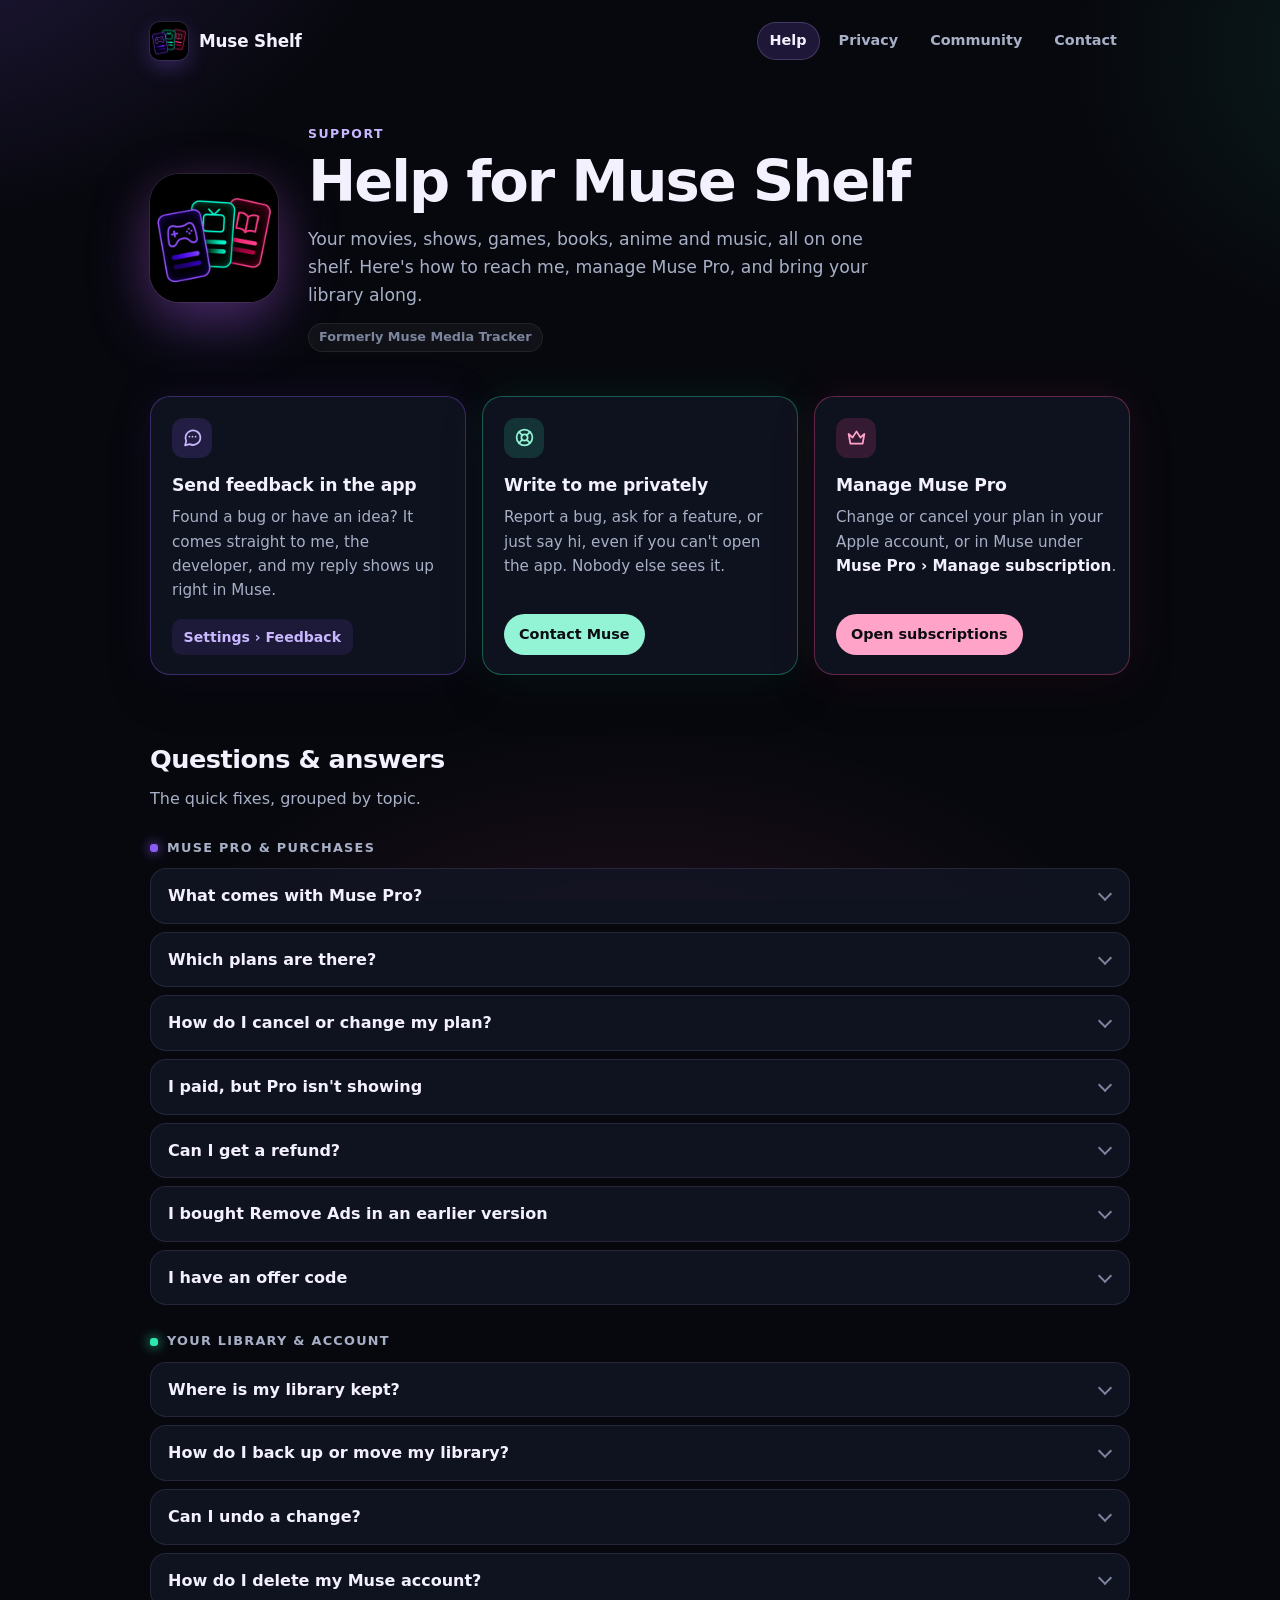
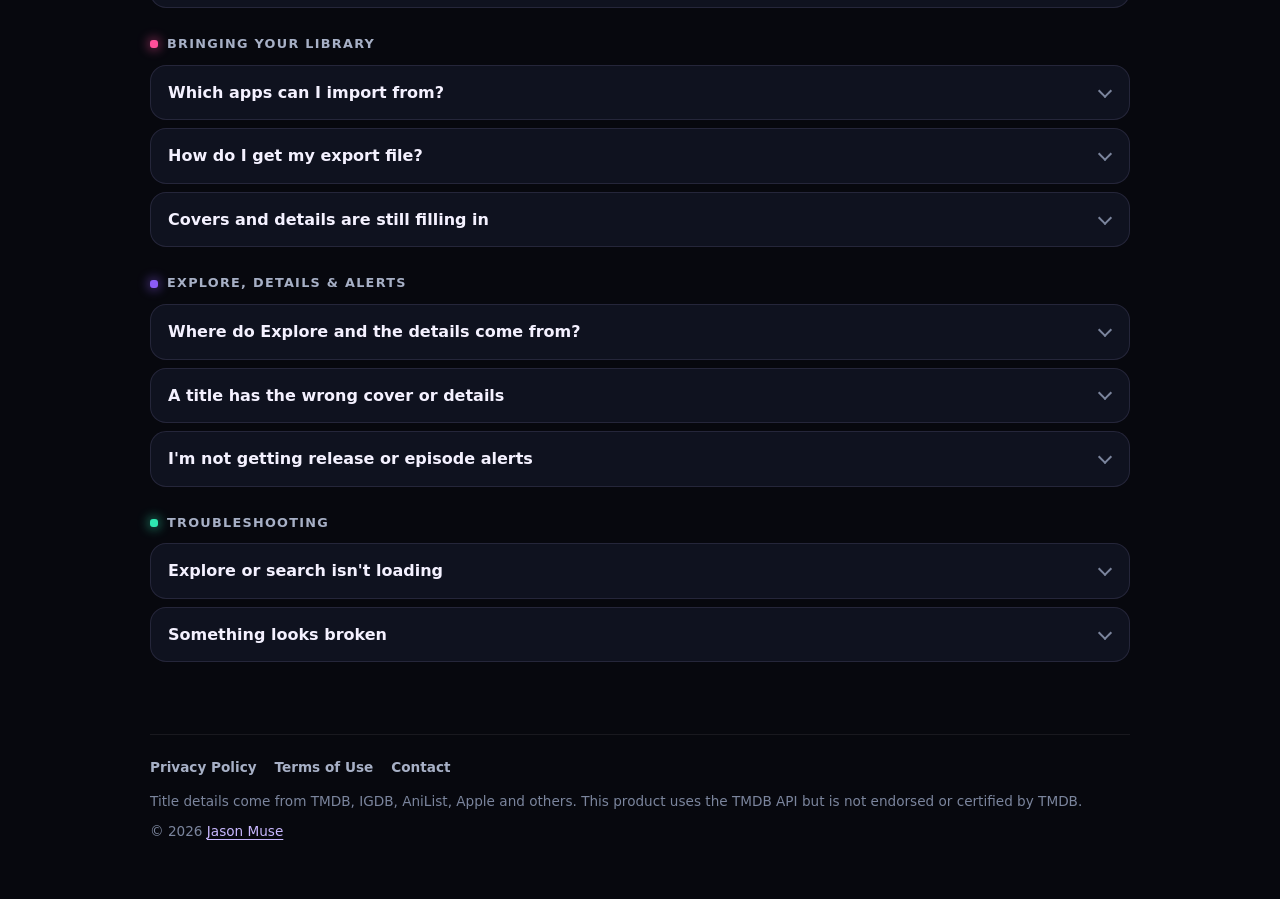
==== commit d5812995: "Lead the contact page with bugs, features and a note to Jason" ====
--- a/index.html
+++ b/index.html
@@ -63,8 +63,8 @@
             </div>
             <h2>Write to me privately</h2>
             <p>
-              Can't open the app, or need to report someone? Send a message from the contact
-              page. Nobody else sees it.
+              Report a bug, ask for a feature, or just say hi, even if you can't open the app.
+              Nobody else sees it.
             </p>
             <div class="action">
               <a class="button" href="contact.html">Contact Muse</a>
